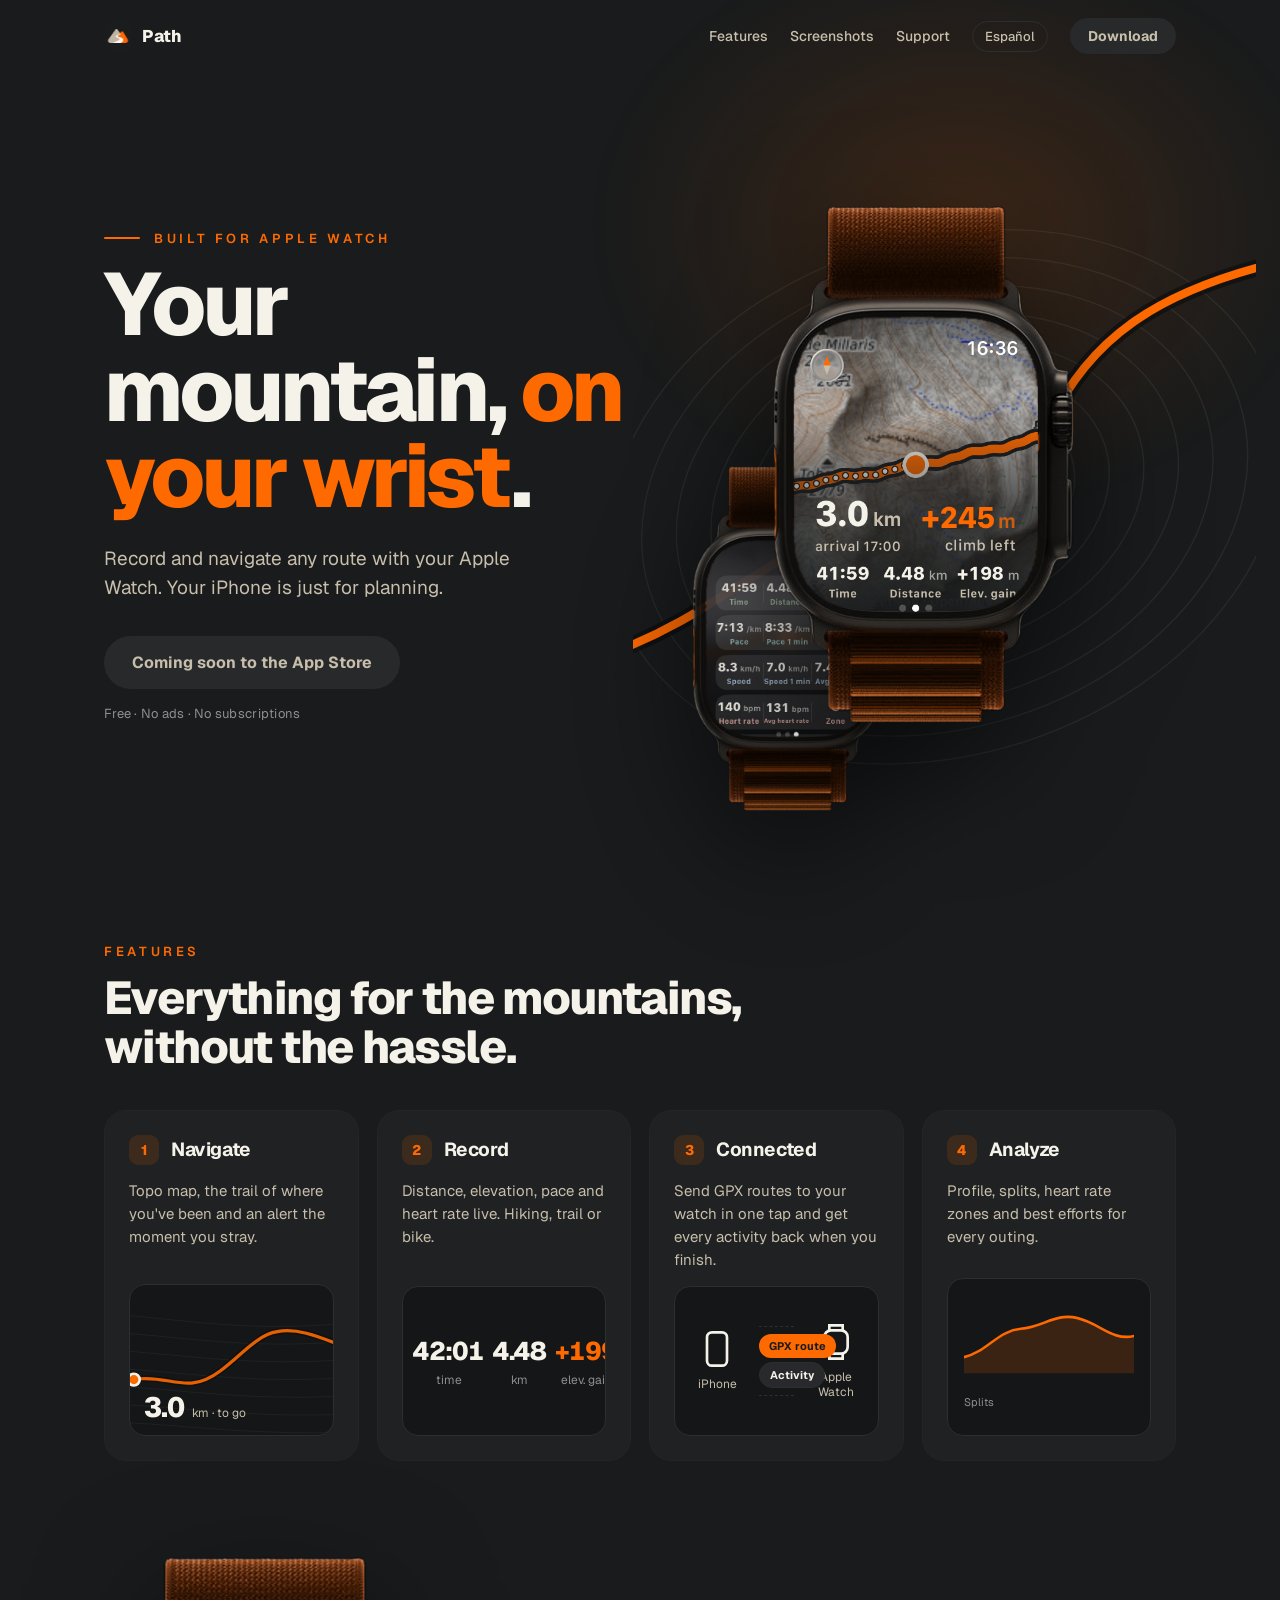
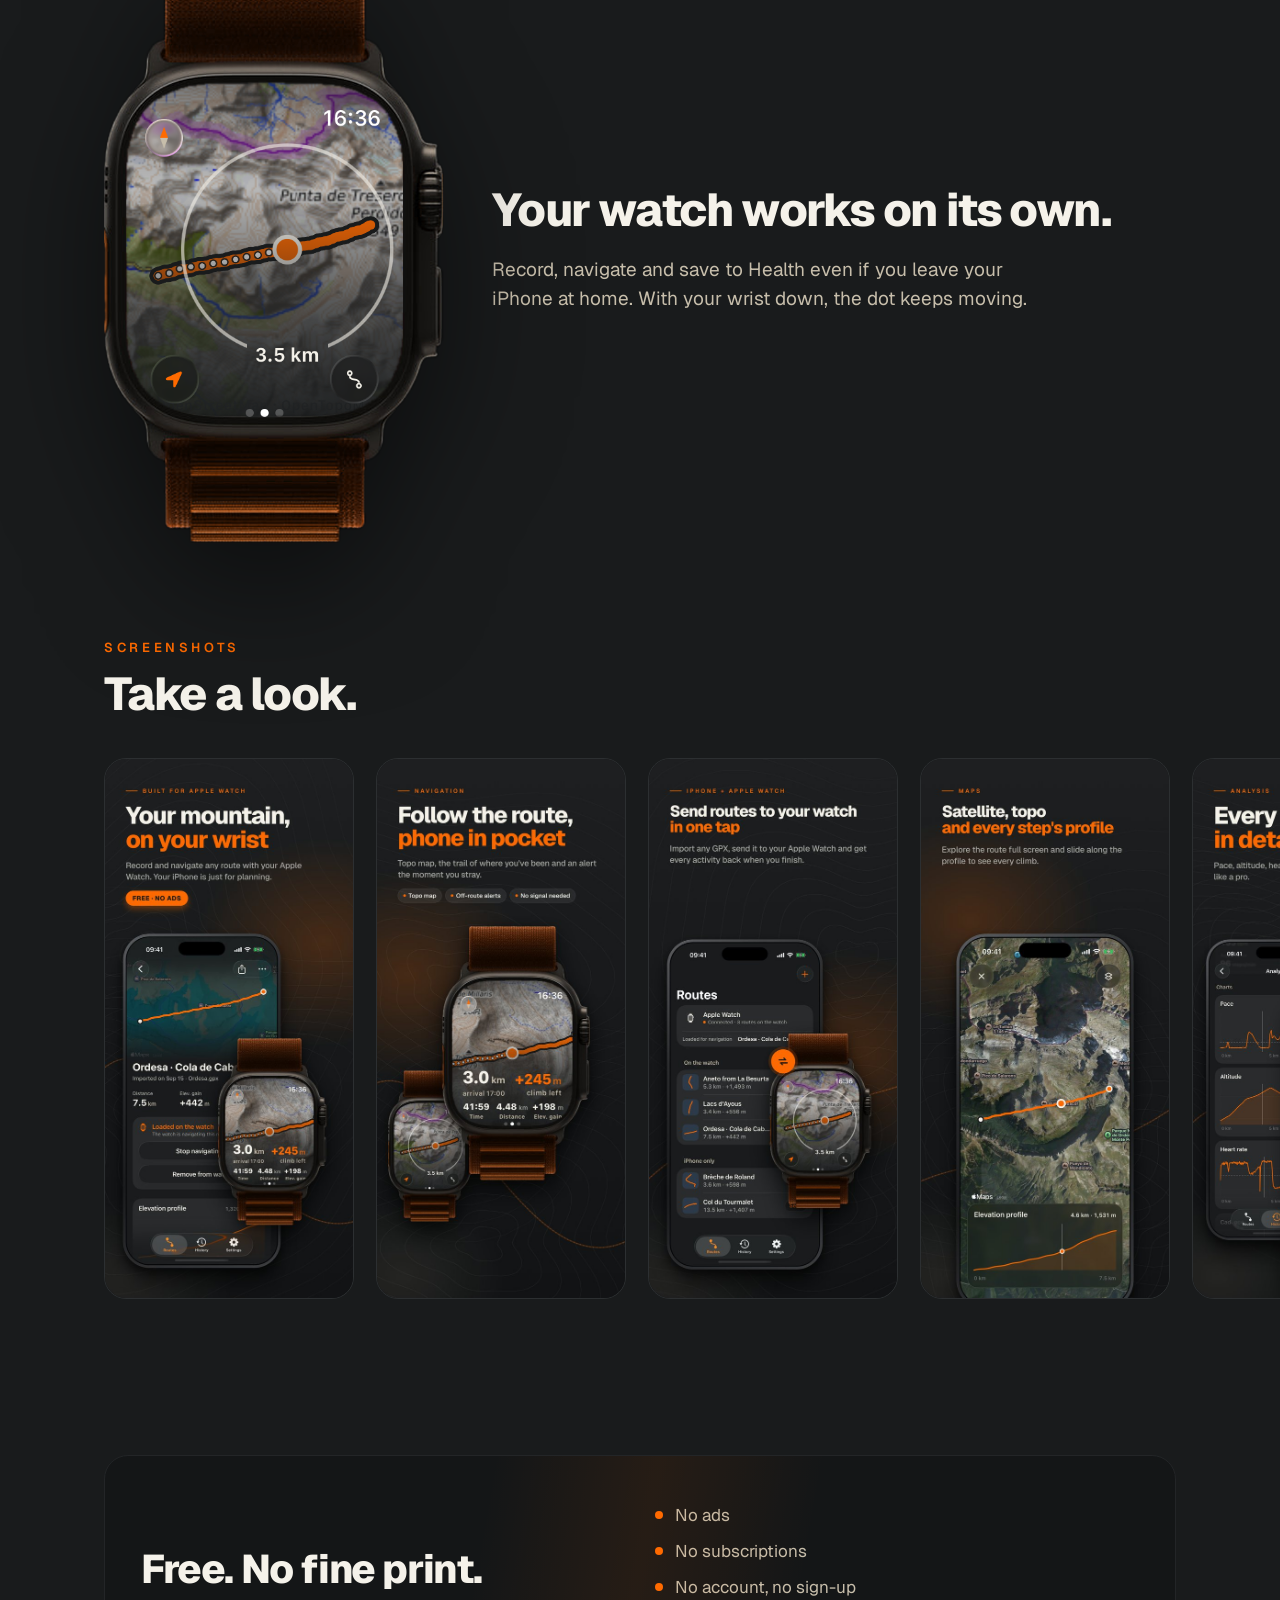
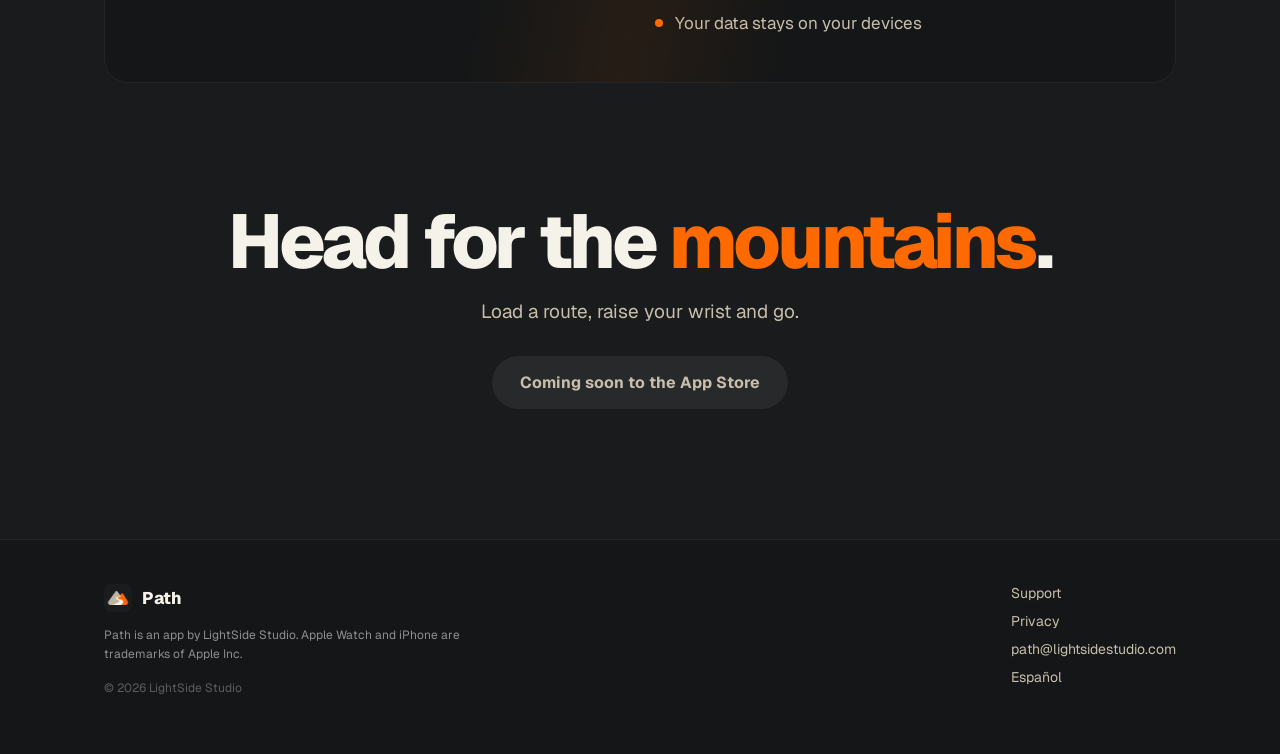
==== en/index.html @ 11915e42 "Web de Path: portada, privacidad y soporte en español e inglés" ====
<!doctype html>
<html lang="en">
<head>
<meta charset="utf-8">
<meta name="viewport" content="width=device-width, initial-scale=1">
<title>Path — Routes for Apple Watch</title>
<meta name="description" content="Record and navigate any route with your Apple Watch. Topo map, off-route alerts and an analysis of every outing. Free, no ads.">
<link rel="canonical" href="https://lightsidestudio.github.io/path-web/en/index.html">
<link rel="alternate" hreflang="en" href="https://lightsidestudio.github.io/path-web/en/index.html">
<link rel="alternate" hreflang="es" href="https://lightsidestudio.github.io/path-web/">
<meta property="og:type" content="website">
<meta property="og:site_name" content="Path">
<meta property="og:title" content="Path — Routes for Apple Watch">
<meta property="og:description" content="Record and navigate any route with your Apple Watch. Topo map, off-route alerts and an analysis of every outing. Free, no ads.">
<meta property="og:url" content="https://lightsidestudio.github.io/path-web/en/index.html">
<meta property="og:image" content="https://lightsidestudio.github.io/path-web/assets/en/og.jpg">
<meta property="og:locale" content="en_US">
<meta name="twitter:card" content="summary_large_image">
<meta name="theme-color" content="#191B1C">
<link rel="icon" href="../assets/icon.png">
<link rel="apple-touch-icon" href="../assets/apple-touch-icon.png">
<link rel="preconnect" href="https://fonts.googleapis.com">
<link rel="preconnect" href="https://fonts.gstatic.com" crossorigin>
<link rel="stylesheet" href="https://fonts.googleapis.com/css2?family=Geist:wght@400;500;600;700;800;900&display=swap">
<link rel="stylesheet" href="../assets/site.css">
</head>
<body>
<div class="aura" aria-hidden="true"><span></span></div>
<header class="nav" id="nav"><div class="nav-inner"><div class="wrap">
  <a href="index.html" class="marca"><img src="../assets/icon.png" alt="" width="28" height="28"><span>Path</span></a>
  <nav><a href="#que" class="oculta-movil">Features</a><a href="#capturas" class="oculta-movil">Screenshots</a><a href="support.html" class="oculta-movil">Support</a>
    <a href="../" class="idioma" lang="es">Español</a>
    <a class="btn btn--cta btn--peq js-appstore" href="#">Download</a></nav>
</div></div></header>

<main id="top">
<section class="hero">
  <div class="hero-texto">
    <p class="kicker entra">Built for Apple Watch</p>
    <h1 class="entra" data-d="1">Your mountain, <em>on your wrist</em>.</h1>
    <p class="sub entra" data-d="2">Record and navigate any route with your Apple Watch. Your iPhone is just for planning.</p>
    <div class="botonera entra" data-d="3"><a class="btn btn--cta js-appstore" href="#">Download on the App Store</a></div>
    <p class="nota entra" data-d="4">Free · No ads · No subscriptions</p>
  </div>
  <div class="hero-visual entra" data-d="2" aria-hidden="true">
    <svg class="hero-mapa" viewBox="0 0 600 600">
      <g class="curvas"><ellipse cx="300" cy="320" rx="60" ry="40" transform="rotate(-18 300 320)"/><ellipse cx="300" cy="320" rx="94" ry="66" transform="rotate(-18 300 320)"/><ellipse cx="300" cy="320" rx="128" ry="92" transform="rotate(-18 300 320)"/><ellipse cx="300" cy="320" rx="162" ry="118" transform="rotate(-18 300 320)"/><ellipse cx="300" cy="320" rx="196" ry="144" transform="rotate(-18 300 320)"/><ellipse cx="300" cy="320" rx="230" ry="170" transform="rotate(-18 300 320)"/><ellipse cx="300" cy="320" rx="264" ry="196" transform="rotate(-18 300 320)"/><ellipse cx="300" cy="320" rx="298" ry="222" transform="rotate(-18 300 320)"/><ellipse cx="300" cy="320" rx="332" ry="248" transform="rotate(-18 300 320)"/></g>
      <path class="ruta-borde" d="M-20,470 C90,430 140,360 230,350 S360,330 400,250 S500,120 640,90"/>
      <path class="ruta dibuja" d="M-20,470 C90,430 140,360 230,350 S360,330 400,250 S500,120 640,90"/>
    </svg>
    <img class="reloj flota" src="../assets/en/w-nav.png" alt="">
    <img class="reloj reloj-2 flota-2" src="../assets/en/w-metrics.png" alt="">
  </div>
</section>

<section class="wrap" id="que">
  <p class="label rv">Features</p>
  <h2 class="grande rv">Everything for the mountains, without the hassle.</h2>
  <div class="cards"><article class="card rv" data-d="0"><h3><span class="n">1</span>Navigate</h3><p>Topo map, the trail of where you&#x27;ve been and an alert the moment you stray.</p><div class="demo demo-nav"><svg viewBox="0 0 640 280" preserveAspectRatio="xMidYMid slice" aria-hidden="true">
  <g class="curvas"><path d="M-40,60 C160,30 320,120 680,50"/><path d="M-40,94 C160,64 320,150 680,86"/><path d="M-40,128 C160,98 320,180 680,122"/><path d="M-40,162 C160,132 320,210 680,158"/><path d="M-40,196 C160,166 320,240 680,194"/><path d="M-40,230 C160,200 320,270 680,230"/><path d="M-40,264 C160,234 320,300 680,266"/></g>
  <path class="ruta-borde" d="M-20,250 C60,230 90,180 150,175 S240,205 300,160 S380,70 460,90 S560,150 640,110"/><path class="ruta" d="M-20,250 C60,230 90,180 150,175 S240,205 300,160 S380,70 460,90 S560,150 640,110"/>
  <path class="rastro" id="rastro" d="M-20,250 C60,230 90,180 150,175 S240,205 300,160 S380,70 460,90 S560,150 640,110"/>
  <circle class="yo" r="11"><animateMotion dur="9s" repeatCount="indefinite" keyPoints="0;0.85;0.85" keyTimes="0;0.85;1" calcMode="linear" path="M-20,250 C60,230 90,180 150,175 S240,205 300,160 S380,70 460,90 S560,150 640,110"/></circle>
</svg><div class="hud"><b class="num">3.0</b><span>km · to go</span></div></div></article><article class="card rv" data-d="1"><h3><span class="n">2</span>Record</h3><p>Distance, elevation, pace and heart rate live. Hiking, trail or bike.</p><div class="demo demo-cifras">
  <div><b class="num js-tiempo">41:59</b><span>time</span></div>
  <div><b class="num js-km">4.48</b><span>km</span></div>
  <div><b class="num naranja js-desnivel">+198</b><span>elev. gain</span></div>
</div></article><article class="card rv" data-d="2"><h3><span class="n">3</span>Connected</h3><p>Send GPX routes to your watch in one tap and get every activity back when you finish.</p><div class="demo demo-sync">
  <div class="aparato"><svg viewBox="0 0 24 24"><rect x="6" y="2" width="12" height="20" rx="3"/></svg><span>iPhone</span></div>
  <div class="carril"><i class="ida">GPX route</i><i class="vuelta">Activity</i></div>
  <div class="aparato"><svg viewBox="0 0 24 24"><rect x="5" y="5" width="14" height="14" rx="4"/><path d="M8 5V2h8v3M8 19v3h8v-3"/></svg><span>Apple Watch</span></div>
</div></article><article class="card rv" data-d="3"><h3><span class="n">4</span>Analyze</h3><p>Profile, splits, heart rate zones and best efforts for every outing.</p><div class="demo demo-analisis js-analisis"><svg viewBox="0 0 300 90" preserveAspectRatio="none" aria-hidden="true">
  <path class="area" d="M0,88 L0,70 C40,64 60,40 100,38 S160,20 200,26 S260,52 300,46 L300,88 Z"/>
  <path class="linea" d="M0,70 C40,64 60,40 100,38 S160,20 200,26 S260,52 300,46"/></svg>
  <div class="parciales"><span>Splits</span><i style="--w:62%"></i><i style="--w:48%"></i><i style="--w:80%"></i><i style="--w:70%"></i><i style="--w:92%"></i><i style="--w:58%"></i></div>
</div></article></div>
</section>

<section class="wrap solo rv">
  <img src="../assets/en/w-overview.png" alt="" loading="lazy">
  <div><h2 class="grande">Your watch works on its own.</h2><p>Record, navigate and save to Health even if you leave your iPhone at home. With your wrist down, the dot keeps moving.</p></div>
</section>

<section class="capturas" id="capturas">
  <div class="wrap"><p class="label rv">Screenshots</p><h2 class="grande rv">Take a look.</h2></div>
  <div class="tira"><figure><img src="../assets/en/01-hero.jpg" alt="" loading="lazy" width="540" height="1173"></figure><figure><img src="../assets/en/02-navigate.jpg" alt="" loading="lazy" width="540" height="1173"></figure><figure><img src="../assets/en/03-connected.jpg" alt="" loading="lazy" width="540" height="1173"></figure><figure><img src="../assets/en/04-maps.jpg" alt="" loading="lazy" width="540" height="1173"></figure><figure><img src="../assets/en/05-analysis.jpg" alt="" loading="lazy" width="540" height="1173"></figure><figure><img src="../assets/en/06-sports.jpg" alt="" loading="lazy" width="540" height="1173"></figure><figure><img src="../assets/en/07-standalone.jpg" alt="" loading="lazy" width="540" height="1173"></figure><figure><img src="../assets/en/08-zones.jpg" alt="" loading="lazy" width="540" height="1173"></figure></div>
</section>

<section class="wrap"><div class="gratis rv"><div class="brillo"></div><h2>Free. No fine print.</h2><ul><li><i></i>No ads</li><li><i></i>No subscriptions</li><li><i></i>No account, no sign-up</li><li><i></i>Your data stays on your devices</li></ul></div></section>

<section class="wrap cierre rv">
  <h2>Head for the <em>mountains</em>.</h2><p>Load a route, raise your wrist and go.</p>
  <div class="botonera"><a class="btn btn--cta js-appstore" href="#">Download on the App Store</a></div>
</section>
</main>
<footer class="pie"><div class="wrap">
  <div class="col"><div class="marca"><img src="../assets/icon.png" alt="" width="28" height="28"><span>Path</span></div>
    <p>Path is an app by LightSide Studio. Apple Watch and iPhone are trademarks of Apple Inc.</p><p class="copy">© 2026 LightSide Studio</p></div>
  <nav><a href="support.html">Support</a><a href="privacy.html">Privacy</a>
    <a href="mailto:path@lightsidestudio.com">path@lightsidestudio.com</a><a href="../" lang="es">Español</a></nav>
</div></footer>
<script>window.PATH = { appstore: '', soon: 'Coming soon to the App Store' };</script>
<script src="../assets/site.js" defer></script>
</body></html>
---- assets/site.css ----
/* Path · web. Colores y tipografía del brand kit: Path Black, Ultra Orange,
   Path Ivory, Titanium y Steel; Geist. */
:root {
  --bg: #191B1C; --bg2: #141617; --surface: #1F2122; --surface2: #27292B;
  --line: #2C2F31; --line-soft: #232527;
  --fg: #F5F2EA; --fg2: #C7BEAB; --fg3: #8C8F92; --fg4: #5A5E61;
  --orange: #FF6A00; --orange-soft: rgba(255,106,0,0.13); --orange-line: rgba(255,106,0,0.32);
  --ancho: 1120px;
}
* { box-sizing: border-box; }
html { scroll-behavior: smooth; }
body {
  margin: 0; background: var(--bg); color: var(--fg);
  font-family: Geist, -apple-system, system-ui, sans-serif;
  -webkit-font-smoothing: antialiased; overflow-x: hidden;
}
a { color: var(--orange); text-decoration: none; }
a:hover { color: #FF8A33; }
h1, h2, h3 { margin: 0; }
img { max-width: 100%; display: block; }
:focus-visible { outline: 2px solid var(--orange); outline-offset: 3px; border-radius: 6px; }
::selection { background: rgba(255,106,0,0.3); }
.wrap { max-width: var(--ancho); margin: 0 auto; padding-left: 24px; padding-right: 24px; }
.num { font-variant-numeric: tabular-nums; }
.label, .kicker { font-size: 13px; font-weight: 600; letter-spacing: .28em; text-transform: uppercase; color: var(--orange); margin: 0 0 14px; }
.kicker { display: flex; align-items: center; gap: 14px; }
.kicker::before { content: ""; width: 36px; height: 2px; border-radius: 2px; background: var(--orange); }

/* Fondo que respira */
.aura { position: fixed; inset: 0; pointer-events: none; overflow: hidden; z-index: 0; }
.aura span {
  position: absolute; top: -20vh; right: -20vw; width: 90vw; height: 90vh;
  background: radial-gradient(45% 50% at 50% 50%, rgba(255,106,0,0.16), rgba(255,106,0,0.04) 50%, transparent 72%);
  animation: respira 12s ease-in-out infinite;
}
@keyframes respira { 0%,100% { opacity: .55; transform: scale(1); } 50% { opacity: 1; transform: scale(1.12); } }

/* Navegación */
header.nav { position: sticky; top: 0; z-index: 40; }
.nav-inner { padding: 18px 0; border-bottom: 1px solid transparent; transition: padding .28s, background .28s, border-color .28s; }
.nav.compacta .nav-inner { padding: 10px 0; background: rgba(25,27,28,0.74); -webkit-backdrop-filter: saturate(140%) blur(14px); backdrop-filter: saturate(140%) blur(14px); border-bottom-color: var(--line-soft); }
.nav .wrap { display: flex; align-items: center; justify-content: space-between; gap: 18px; }
.marca { display: flex; align-items: center; gap: 10px; color: var(--fg); }
.marca:hover { color: var(--fg); }
.marca img { border-radius: 7px; }
.marca span { font-weight: 800; font-size: 17px; letter-spacing: -0.3px; }
.nav nav { display: flex; align-items: center; gap: 22px; }
.nav nav a { font-size: 14px; font-weight: 500; color: var(--fg2); }
.nav nav a:hover { color: var(--fg); }
.nav nav a.idioma { font-size: 13px; padding: 6px 12px; border: 1px solid var(--line); border-radius: 999px; }
@media (max-width: 700px) { .nav nav a.oculta-movil { display: none; } .nav nav { gap: 12px; } }

/* Botones */
.btn { display: inline-flex; align-items: center; gap: 10px; border-radius: 999px; font-size: 16px; font-weight: 700; padding: 16px 28px; transition: transform .2s, box-shadow .2s, opacity .2s; }
.btn--cta { background: var(--orange); color: var(--bg); box-shadow: 0 10px 30px rgba(255,106,0,0.22); }
.btn--cta:hover { color: var(--bg); transform: translateY(-2px); box-shadow: 0 14px 36px rgba(255,106,0,0.32); }
.nav nav a.btn--peq { font-size: 14px; font-weight: 700; padding: 9px 18px; color: var(--bg); box-shadow: none; }
.btn[aria-disabled="true"] { background: var(--surface2); color: var(--fg2); box-shadow: none; cursor: default; }
.btn[aria-disabled="true"]:hover { transform: none; color: var(--fg2); }
.nav nav a.btn[aria-disabled="true"] { color: var(--fg2); }
.botonera { display: flex; flex-wrap: wrap; gap: 14px; }

/* Entradas */
.entra { animation: sube .8s cubic-bezier(.2,.7,.2,1) both; }
.entra[data-d="1"] { animation-delay: .08s; } .entra[data-d="2"] { animation-delay: .16s; }
.entra[data-d="3"] { animation-delay: .24s; } .entra[data-d="4"] { animation-delay: .32s; }
@keyframes sube { from { opacity: 0; transform: translateY(18px); } to { opacity: 1; transform: none; } }
.rv { opacity: 0; transform: translateY(22px); transition: opacity .8s cubic-bezier(.2,.7,.2,1), transform .8s cubic-bezier(.2,.7,.2,1); }
.rv.dentro { opacity: 1; transform: none; }
.rv[data-d="1"] { transition-delay: .07s; } .rv[data-d="2"] { transition-delay: .14s; } .rv[data-d="3"] { transition-delay: .21s; }

main { position: relative; z-index: 1; }
section { padding-top: 96px; }

/* Portada */
.hero { max-width: var(--ancho); margin: 0 auto; padding: 56px 24px 24px; display: grid; grid-template-columns: 1.05fr 1fr; gap: 40px; align-items: center; min-height: min(86vh, 820px); }
.hero h1 { font-size: clamp(46px, 7vw, 88px); font-weight: 800; line-height: .98; letter-spacing: -0.045em; margin-top: 4px; text-wrap: balance; }
.hero h1 em { font-style: normal; color: var(--orange); }
.hero .sub { margin: 26px 0 0; max-width: 34ch; font-size: 19px; line-height: 1.5; color: var(--fg2); }
.hero .botonera { margin-top: 34px; }
.hero .nota { margin: 16px 0 0; font-size: 13px; letter-spacing: .02em; color: var(--fg3); }
.hero-visual { position: relative; height: 620px; }
.hero-mapa { position: absolute; inset: -40px -80px -40px -40px; width: calc(100% + 120px); height: calc(100% + 80px); }
.curvas ellipse, .curvas path { fill: none; stroke: #C7BEAB; stroke-opacity: .09; stroke-width: 1.4; }
.hero-mapa .curvas { animation: deriva 26s ease-in-out infinite alternate; transform-origin: 300px 320px; }
@keyframes deriva { from { transform: rotate(0deg) scale(1); } to { transform: rotate(8deg) scale(1.06); } }
.ruta-borde { fill: none; stroke: #0E0F10; stroke-width: 16; stroke-linecap: round; opacity: .7; }
.ruta { fill: none; stroke: var(--orange); stroke-width: 8; stroke-linecap: round; }
.ruta.dibuja { stroke-dasharray: 1200; stroke-dashoffset: 1200; animation: dibuja 3.2s .4s cubic-bezier(.4,.1,.2,1) forwards; }
@keyframes dibuja { to { stroke-dashoffset: 0; } }
.reloj { position: absolute; filter: drop-shadow(0 40px 60px rgba(0,0,0,.55)); }
.hero-visual .reloj { width: 300px; left: 50%; top: 40px; margin-left: -150px; z-index: 2; }
.hero-visual .reloj-2 { width: 200px; left: 4%; top: 300px; margin-left: 0; z-index: 1; opacity: .95; }
.flota { animation: flota 7s ease-in-out infinite; }
.flota-2 { animation: flota 8s ease-in-out -3s infinite; }
@keyframes flota { 0%,100% { transform: translateY(0) rotate(-1.5deg); } 50% { transform: translateY(-16px) rotate(1deg); } }
@media (max-width: 880px) {
  .hero { grid-template-columns: 1fr; text-align: left; min-height: 0; padding-top: 36px; }
  .hero-visual { height: 520px; }
  .hero-visual .reloj { width: 250px; margin-left: -125px; }
  .hero-visual .reloj-2 { width: 150px; top: 290px; left: 0; }
  .hero-visual { overflow: hidden; margin: 0 -24px; padding: 0 24px; }
}

h2.grande { font-size: clamp(30px, 4.4vw, 46px); font-weight: 800; letter-spacing: -0.035em; line-height: 1.06; max-width: 22ch; }

/* Qué hace */
.cards { display: grid; gap: 18px; grid-template-columns: repeat(auto-fit, minmax(250px, 1fr)); margin-top: 38px; }
.card { background: var(--surface); border: 1px solid var(--line-soft); border-radius: 22px; padding: 24px; display: flex; flex-direction: column; gap: 14px; transition: border-color .3s, transform .3s; }
.card:hover { border-color: var(--orange-line); transform: translateY(-3px); }
.card h3 { display: flex; align-items: center; gap: 12px; font-size: 19px; font-weight: 700; letter-spacing: -0.02em; }
.card .n { width: 30px; height: 30px; border-radius: 9px; display: grid; place-items: center; font-size: 14px; font-weight: 800; background: var(--orange-soft); color: var(--orange); }
.card > p { margin: 0; font-size: 15px; line-height: 1.55; color: var(--fg2); }
.demo { margin-top: auto; background: var(--bg2); border: 1px solid var(--line); border-radius: 16px; min-height: 150px; position: relative; overflow: hidden; }

.demo-nav svg { width: 100%; height: 150px; display: block; }
.demo-nav .ruta-borde { stroke-width: 12; }
.demo-nav .ruta { stroke-width: 6; opacity: .9; }
.demo-nav .rastro { fill: none; stroke: #fff; stroke-width: 6; stroke-linecap: round; stroke-dasharray: 0 15; opacity: .9; }
.demo-nav .yo { fill: var(--orange); stroke: var(--fg); stroke-width: 5; }
.demo-nav .hud { position: absolute; left: 14px; bottom: 10px; display: flex; align-items: baseline; gap: 8px; }
.demo-nav .hud b { font-size: 28px; font-weight: 800; letter-spacing: -0.03em; }
.demo-nav .hud span { font-size: 12px; color: var(--fg2); }

.demo-cifras { display: grid; grid-template-columns: repeat(3, 1fr); align-items: center; padding: 22px 10px; text-align: center; }
.demo-cifras { gap: 8px; }
.demo-cifras b { display: block; font-size: clamp(20px, 2vw, 26px); font-weight: 800; letter-spacing: -0.03em; }
.demo-cifras b.naranja { color: var(--orange); }
.demo-cifras span { display: block; margin-top: 4px; font-size: 12px; color: var(--fg3); }

.demo-sync { display: grid; grid-template-columns: 64px 1fr 64px; align-items: center; gap: 6px; padding: 26px 10px; }
.aparato span { text-align: center; line-height: 1.2; }
.aparato { display: flex; flex-direction: column; align-items: center; gap: 8px; font-size: 12px; color: var(--fg2); }
.aparato svg { width: 40px; height: 40px; fill: none; stroke: var(--fg); stroke-width: 1.6; }
.carril { position: relative; height: 70px; margin: 0 4px; border-top: 1px dashed var(--line); border-bottom: 1px dashed var(--line); }
.carril i { position: absolute; left: 0; font-style: normal; font-size: 11px; font-weight: 700; white-space: nowrap; padding: 5px 10px; border-radius: 999px; }
.carril .ida { top: 7px; background: var(--orange); color: var(--bg); animation: ida 4s ease-in-out infinite; }
.carril .vuelta { bottom: 7px; background: var(--surface2); color: var(--fg); border: 1px solid var(--line); animation: vuelta 4s ease-in-out 2s infinite; }
@keyframes ida { 0% { left: 0; opacity: 0; transform: translateX(0); } 15% { opacity: 1; } 85% { opacity: 1; } 100% { left: 100%; transform: translateX(-100%); opacity: 0; } }
@keyframes vuelta { 0% { left: 100%; transform: translateX(-100%); opacity: 0; } 15% { opacity: 1; } 85% { opacity: 1; } 100% { left: 0; transform: translateX(0); opacity: 0; } }

.demo-analisis { padding: 16px; }
.demo-analisis svg { width: 100%; height: 80px; display: block; }
.demo-analisis .area { fill: rgba(255,106,0,0.16); opacity: 0; transition: opacity 1s .6s; }
.demo-analisis .linea { fill: none; stroke: var(--orange); stroke-width: 3; stroke-dasharray: 420; stroke-dashoffset: 420; transition: stroke-dashoffset 1.6s cubic-bezier(.4,.1,.2,1); }
.demo-analisis.dentro .area { opacity: 1; }
.demo-analisis.dentro .linea { stroke-dashoffset: 0; }
.parciales { display: grid; grid-template-columns: auto repeat(6, 1fr); gap: 6px; align-items: end; height: 34px; margin-top: 10px; }
.parciales span { font-size: 11px; color: var(--fg3); align-self: center; margin-right: 4px; }
.parciales i { display: block; height: calc(var(--w) * 0.34px); border-radius: 4px; background: rgba(255,106,0,0.4); transform: scaleY(0); transform-origin: bottom; transition: transform .7s cubic-bezier(.2,.7,.2,1); }
.parciales i:nth-of-type(5) { background: var(--orange); }
.demo-analisis.dentro .parciales i { transform: scaleY(1); }
.parciales i:nth-of-type(2) { transition-delay: .08s; } .parciales i:nth-of-type(3) { transition-delay: .16s; }
.parciales i:nth-of-type(4) { transition-delay: .24s; } .parciales i:nth-of-type(5) { transition-delay: .32s; } .parciales i:nth-of-type(6) { transition-delay: .4s; }

/* El reloj funciona solo */
.solo { display: grid; grid-template-columns: 340px 1fr; gap: 48px; align-items: center; }
.solo img { width: 100%; filter: drop-shadow(0 40px 60px rgba(0,0,0,.5)); animation: flota 8s ease-in-out infinite; }
.solo p { margin: 20px 0 0; font-size: 19px; line-height: 1.55; color: var(--fg2); max-width: 44ch; }
@media (max-width: 760px) { .solo { grid-template-columns: 1fr; } .solo img { max-width: 260px; } }

/* Capturas */
.capturas { overflow: hidden; }
.tira { display: flex; gap: 22px; overflow-x: auto; scroll-snap-type: x mandatory; padding: 40px max(24px, calc((100vw - var(--ancho)) / 2 + 24px)) 60px; perspective: 1400px; scrollbar-width: none; }
.tira::-webkit-scrollbar { display: none; }
.tira figure { flex: 0 0 auto; width: min(250px, 66vw); margin: 0; scroll-snap-align: center; }
.tira img { width: 100%; height: auto; border-radius: 22px; border: 1px solid var(--line); }
@supports (animation-timeline: view(x)) {
  .tira figure { animation: tira linear both; animation-timeline: view(x); animation-range: entry 0% exit 100%; }
  .tira figure:nth-child(even) { animation-name: tiraAlt; }
  @keyframes tira { from { transform: translateY(24px) rotateY(5deg); } to { transform: translateY(-24px) rotateY(-5deg); } }
  @keyframes tiraAlt { from { transform: translateY(-20px) rotateY(-5deg); } to { transform: translateY(20px) rotateY(5deg); } }
}

/* Gratis */
.gratis { border: 1px solid var(--line-soft); background: var(--bg2); border-radius: 24px; padding: 48px 36px; display: grid; gap: 30px; grid-template-columns: repeat(auto-fit, minmax(260px, 1fr)); align-items: center; position: relative; overflow: hidden; }
.gratis .brillo { position: absolute; inset: 0; pointer-events: none; background: linear-gradient(100deg, transparent 35%, rgba(255,106,0,0.08) 50%, transparent 65%); animation: barrido 7s linear infinite; }
@keyframes barrido { from { transform: translateX(-40%); } to { transform: translateX(140%); } }
.gratis h2 { font-size: clamp(28px, 3.6vw, 40px); font-weight: 800; letter-spacing: -0.035em; line-height: 1.1; }
.gratis ul { margin: 0; padding: 0; list-style: none; display: flex; flex-direction: column; gap: 14px; }
.gratis li { display: flex; align-items: center; gap: 12px; font-size: 17px; color: var(--fg2); }
.gratis li i { width: 8px; height: 8px; border-radius: 999px; background: var(--orange); flex: 0 0 auto; }

/* Cierre */
.cierre { padding: 120px 24px 130px; text-align: center; display: flex; flex-direction: column; align-items: center; }
.cierre h2 { font-size: clamp(40px, 7vw, 76px); font-weight: 800; letter-spacing: -0.045em; line-height: 1; }
.cierre h2 em { font-style: normal; color: var(--orange); }
.cierre p { margin: 20px 0 0; font-size: 19px; color: var(--fg2); }
.cierre .botonera { margin-top: 32px; justify-content: center; }

/* Pie */
footer.pie { position: relative; z-index: 1; border-top: 1px solid var(--line-soft); background: var(--bg2); }
footer.pie .wrap { padding: 44px 24px 56px; display: flex; flex-wrap: wrap; gap: 28px; justify-content: space-between; align-items: flex-start; }
footer.pie .col { display: flex; flex-direction: column; gap: 14px; }
footer.pie p { margin: 0; font-size: 12px; line-height: 1.6; color: var(--fg3); max-width: 48ch; }
footer.pie p.copy { color: var(--fg4); }
footer.pie nav { display: flex; flex-direction: column; gap: 10px; }
footer.pie nav a { font-size: 14px; color: var(--fg2); }
footer.pie nav a:hover { color: var(--orange); }

/* Privacidad y soporte */
.doc { max-width: 760px; padding-top: 40px; padding-bottom: 100px; }
.doc-cab { padding: 24px 0 28px; border-bottom: 1px solid var(--line-soft); margin-bottom: 18px; }
.doc h1 { font-size: clamp(36px, 6vw, 56px); font-weight: 800; letter-spacing: -0.04em; }
.doc .meta { margin: 10px 0 0; font-size: 13px; color: var(--fg3); }
.doc .entradilla { margin: 18px 0 0; font-size: 19px; line-height: 1.55; color: var(--fg2); }
.doc h2 { font-size: 20px; font-weight: 700; letter-spacing: -0.02em; margin: 38px 0 10px; }
.doc p { margin: 0 0 12px; font-size: 16px; line-height: 1.65; color: var(--fg2); }
.doc strong { color: var(--fg); }
.faq { border-bottom: 1px solid var(--line-soft); padding: 20px 0; }
.faq summary { cursor: pointer; list-style: none; display: flex; justify-content: space-between; gap: 16px; font-size: 18px; font-weight: 600; letter-spacing: -0.01em; }
.faq summary::-webkit-details-marker { display: none; }
.faq summary::after { content: "+"; color: var(--orange); font-size: 24px; line-height: 1; transition: transform .25s; }
.faq[open] summary::after { transform: rotate(45deg); }
.faq p { margin: 14px 0 0; }

@media (prefers-reduced-motion: reduce) {
  *, *::before, *::after { animation: none !important; transition: none !important; }
  html { scroll-behavior: auto; }
  .rv { opacity: 1; transform: none; }
  .ruta.dibuja { stroke-dashoffset: 0; }
  .demo-analisis .linea { stroke-dashoffset: 0; } .demo-analisis .area { opacity: 1; } .parciales i { transform: none; }
}
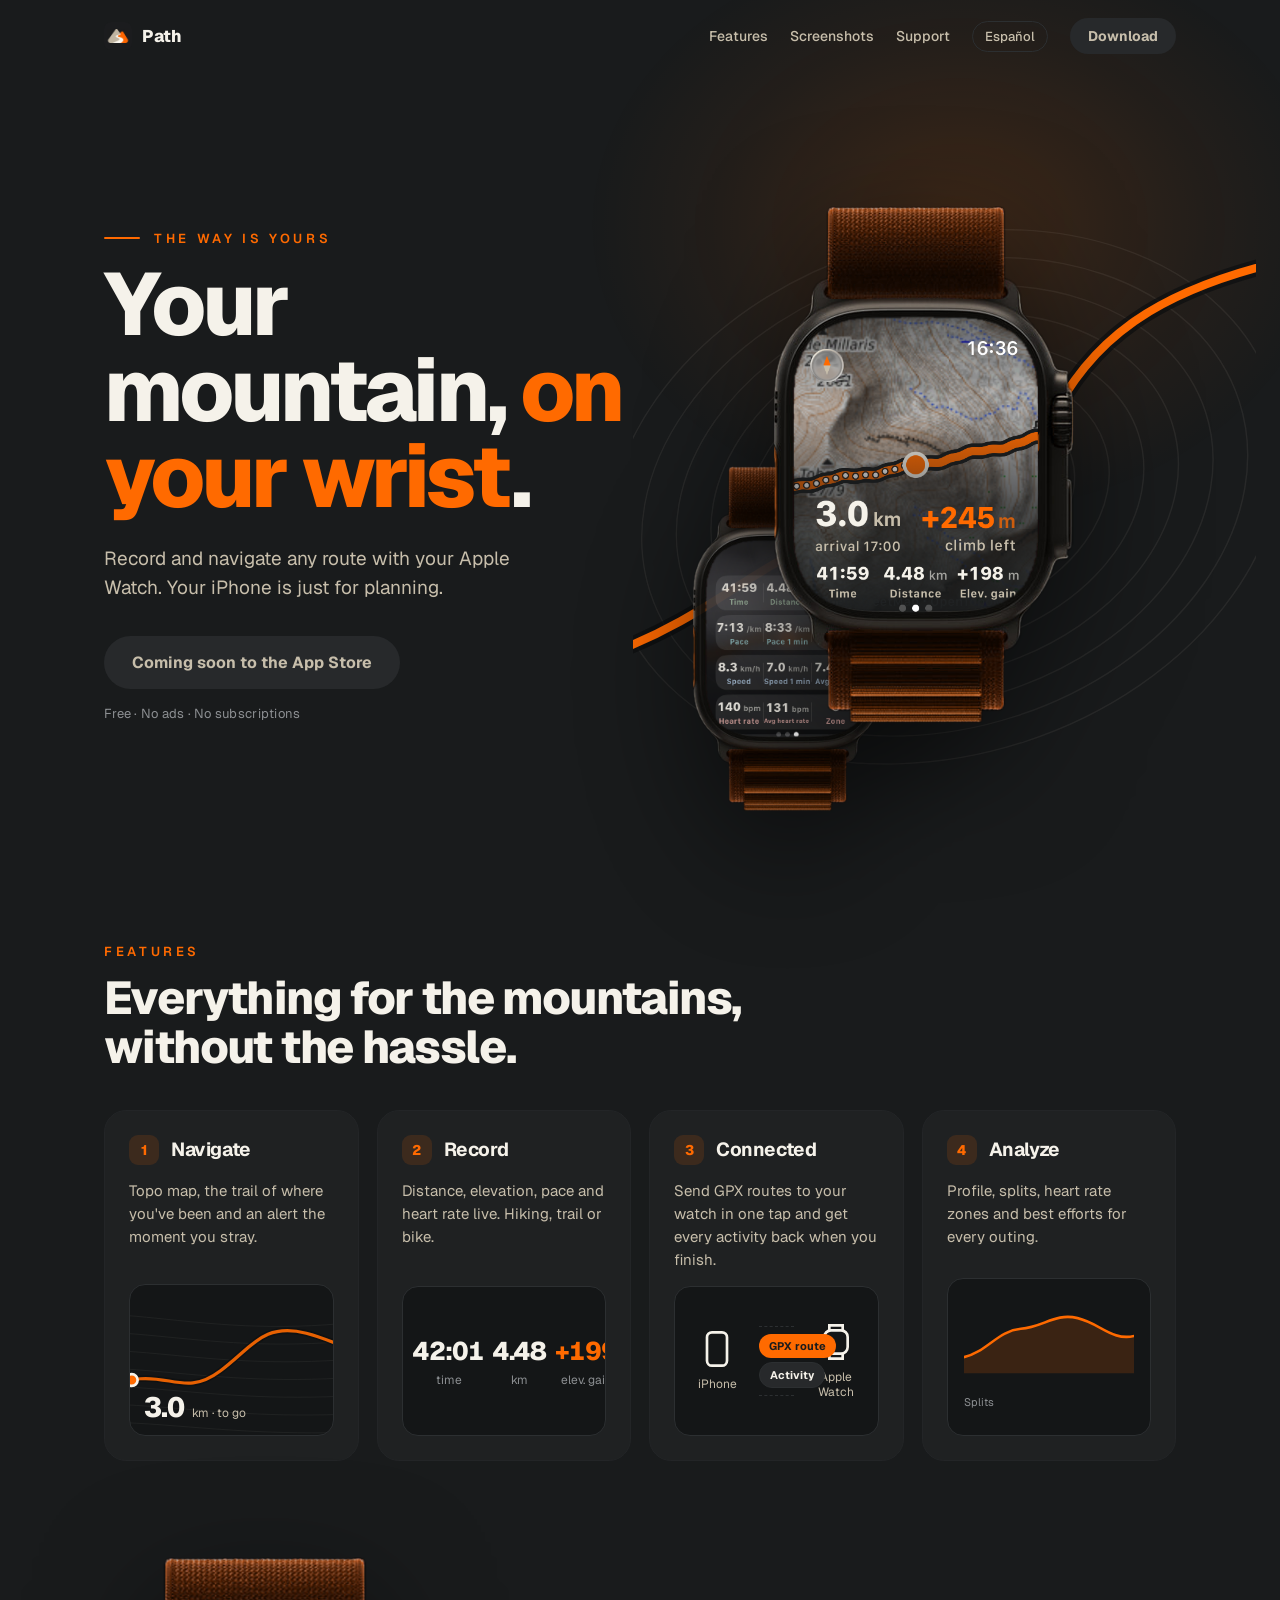
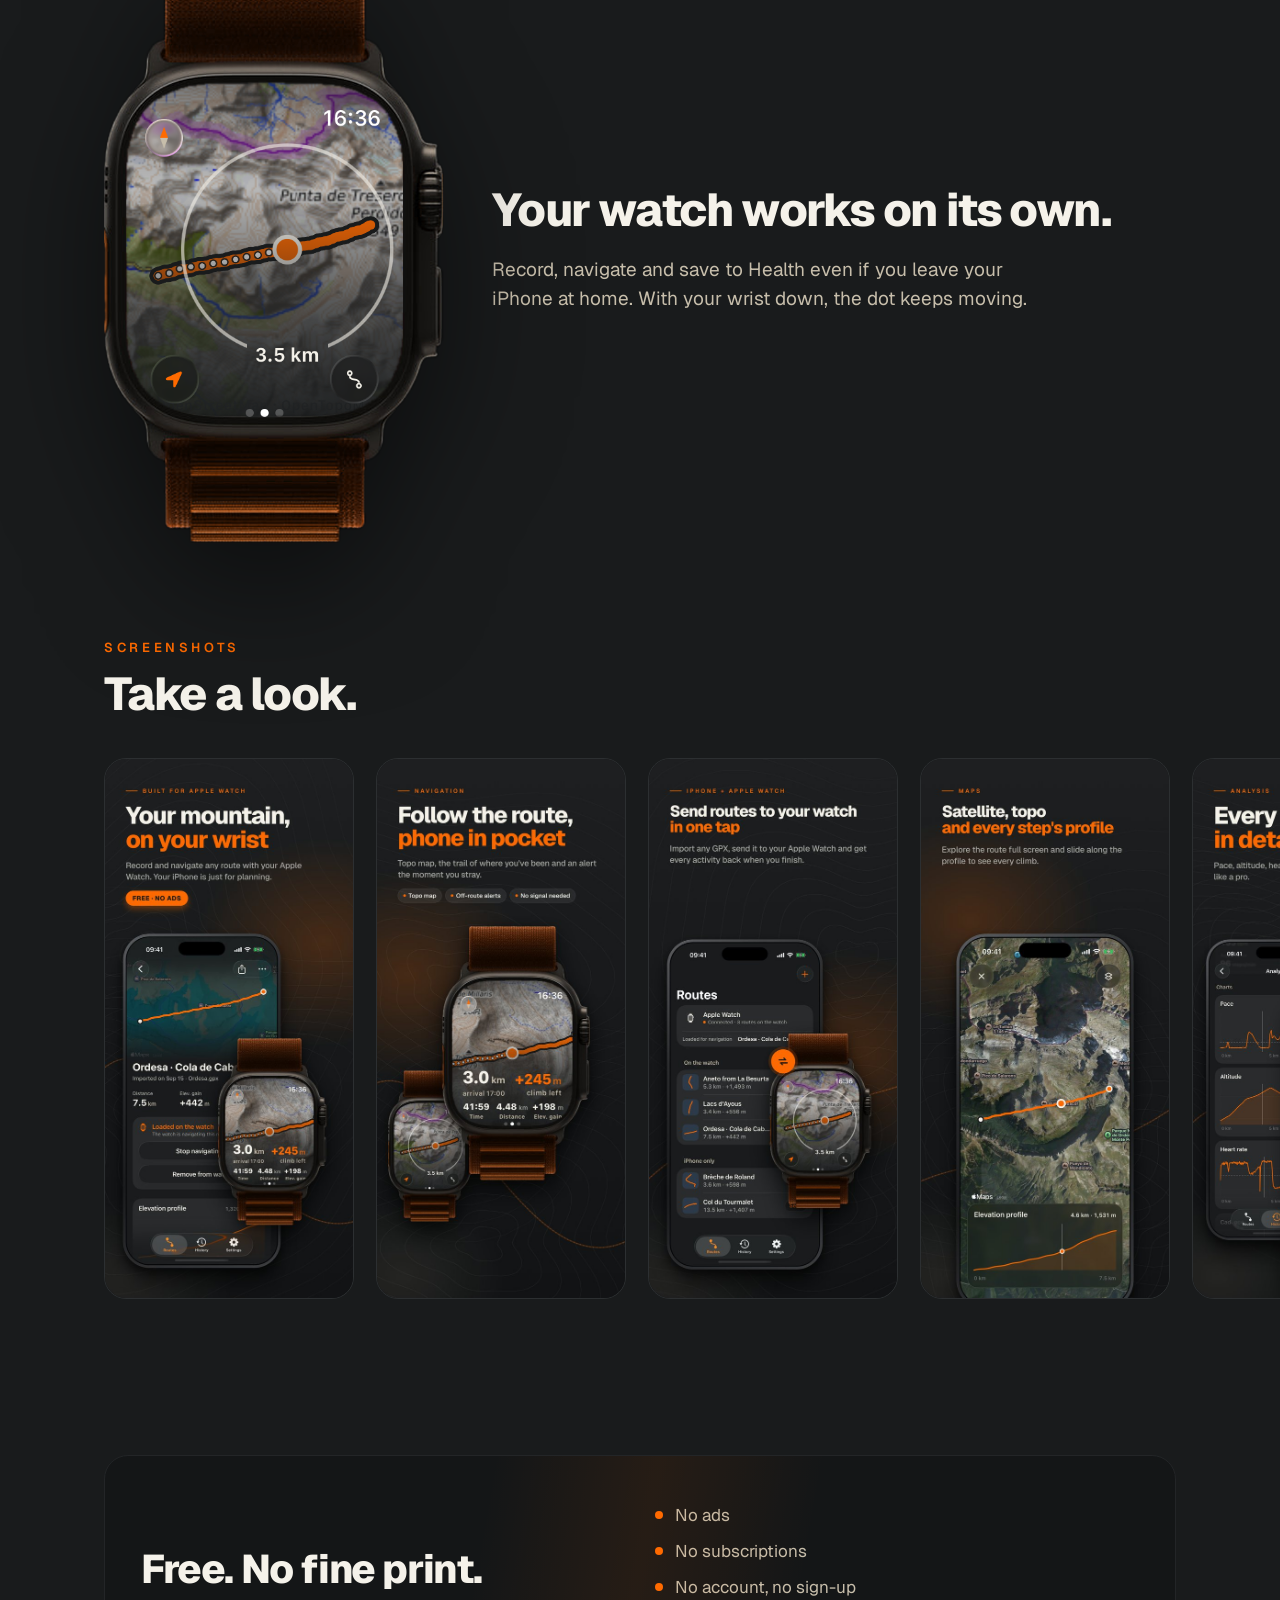
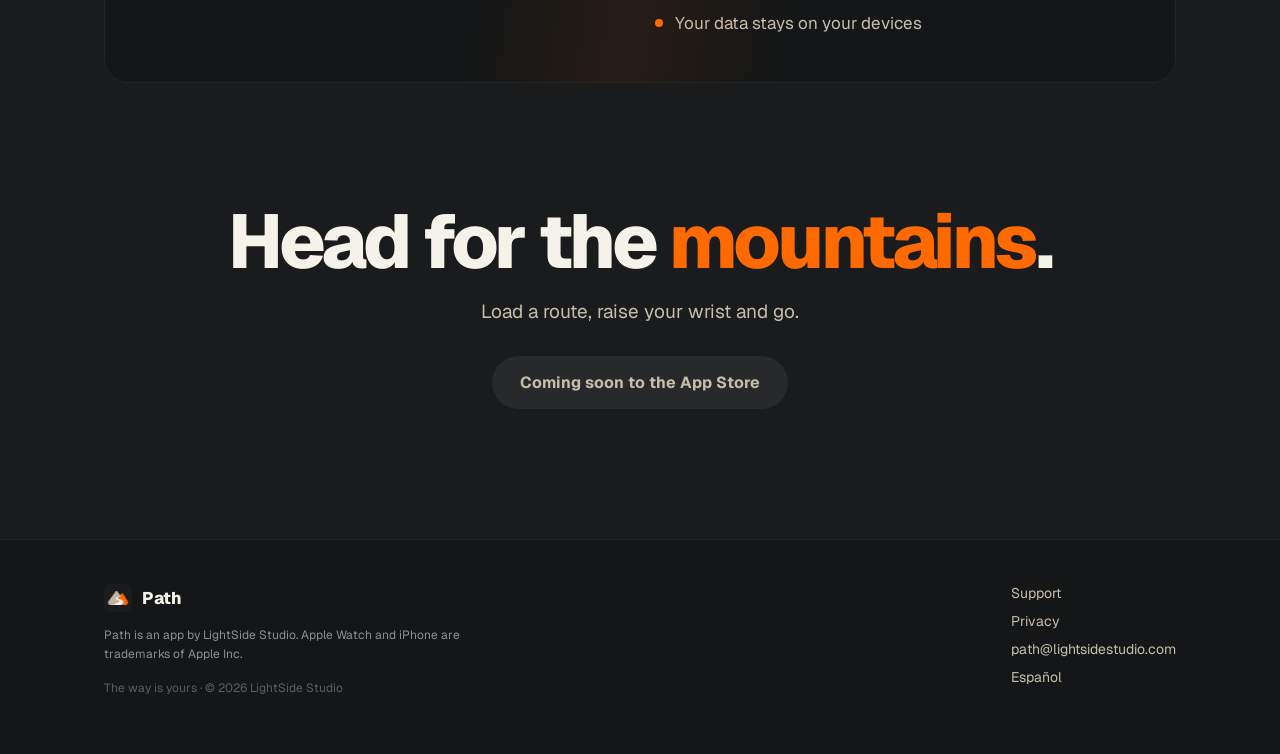
==== commit c4044f6e: "Nombre de la App Store y eslogan «The way is yours»" ====
--- a/en/index.html
+++ b/en/index.html
@@ -3,14 +3,14 @@
 <head>
 <meta charset="utf-8">
 <meta name="viewport" content="width=device-width, initial-scale=1">
-<title>Path — Routes for Apple Watch</title>
+<title>Path: GPS Routes on Your Watch · The way is yours</title>
 <meta name="description" content="Record and navigate any route with your Apple Watch. Topo map, off-route alerts and an analysis of every outing. Free, no ads.">
 <link rel="canonical" href="https://lightsidestudio.github.io/path-web/en/index.html">
 <link rel="alternate" hreflang="en" href="https://lightsidestudio.github.io/path-web/en/index.html">
 <link rel="alternate" hreflang="es" href="https://lightsidestudio.github.io/path-web/">
 <meta property="og:type" content="website">
 <meta property="og:site_name" content="Path">
-<meta property="og:title" content="Path — Routes for Apple Watch">
+<meta property="og:title" content="Path: GPS Routes on Your Watch · The way is yours">
 <meta property="og:description" content="Record and navigate any route with your Apple Watch. Topo map, off-route alerts and an analysis of every outing. Free, no ads.">
 <meta property="og:url" content="https://lightsidestudio.github.io/path-web/en/index.html">
 <meta property="og:image" content="https://lightsidestudio.github.io/path-web/assets/en/og.jpg">
@@ -36,7 +36,7 @@
 <main id="top">
 <section class="hero">
   <div class="hero-texto">
-    <p class="kicker entra">Built for Apple Watch</p>
+    <p class="kicker entra">The way is yours</p>
     <h1 class="entra" data-d="1">Your mountain, <em>on your wrist</em>.</h1>
     <p class="sub entra" data-d="2">Record and navigate any route with your Apple Watch. Your iPhone is just for planning.</p>
     <div class="botonera entra" data-d="3"><a class="btn btn--cta js-appstore" href="#">Download on the App Store</a></div>
@@ -95,7 +95,7 @@
 </main>
 <footer class="pie"><div class="wrap">
   <div class="col"><div class="marca"><img src="../assets/icon.png" alt="" width="28" height="28"><span>Path</span></div>
-    <p>Path is an app by LightSide Studio. Apple Watch and iPhone are trademarks of Apple Inc.</p><p class="copy">© 2026 LightSide Studio</p></div>
+    <p>Path is an app by LightSide Studio. Apple Watch and iPhone are trademarks of Apple Inc.</p><p class="copy">The way is yours · © 2026 LightSide Studio</p></div>
   <nav><a href="support.html">Support</a><a href="privacy.html">Privacy</a>
     <a href="mailto:path@lightsidestudio.com">path@lightsidestudio.com</a><a href="../" lang="es">Español</a></nav>
 </div></footer>
